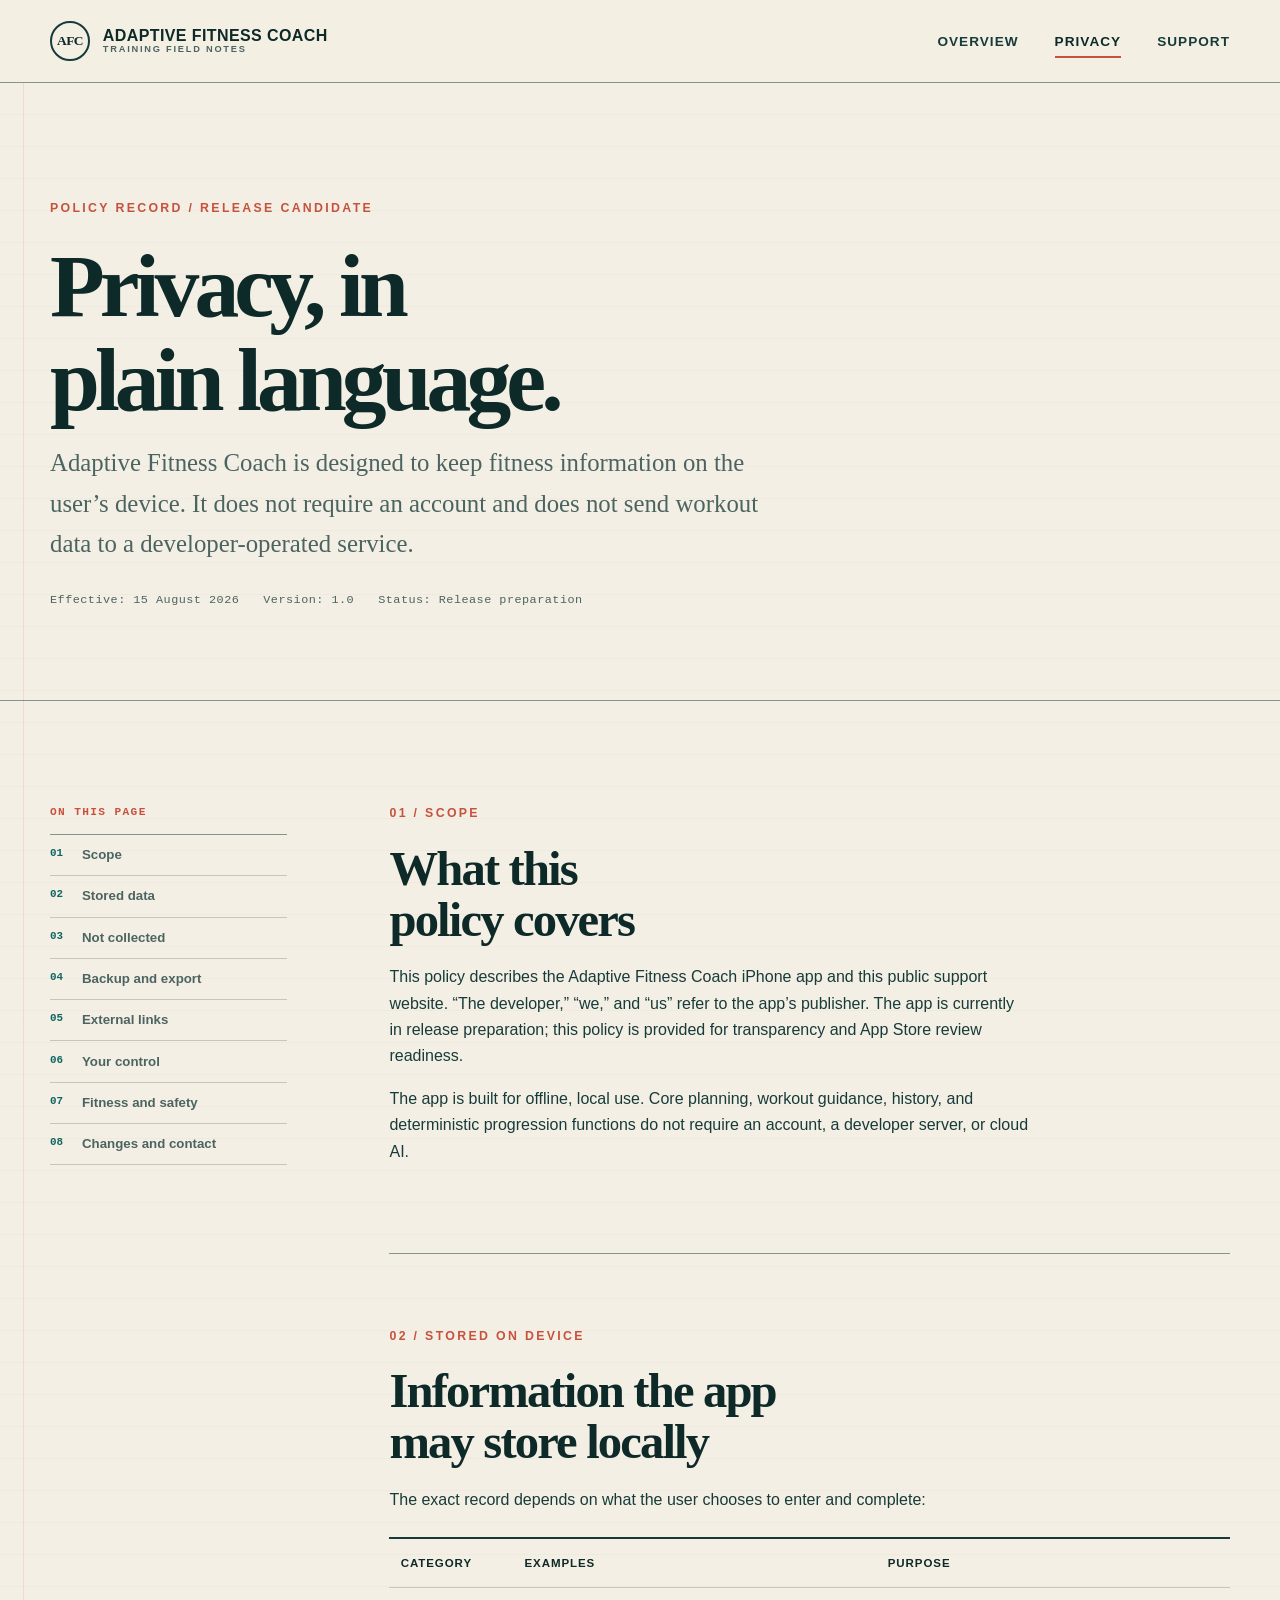
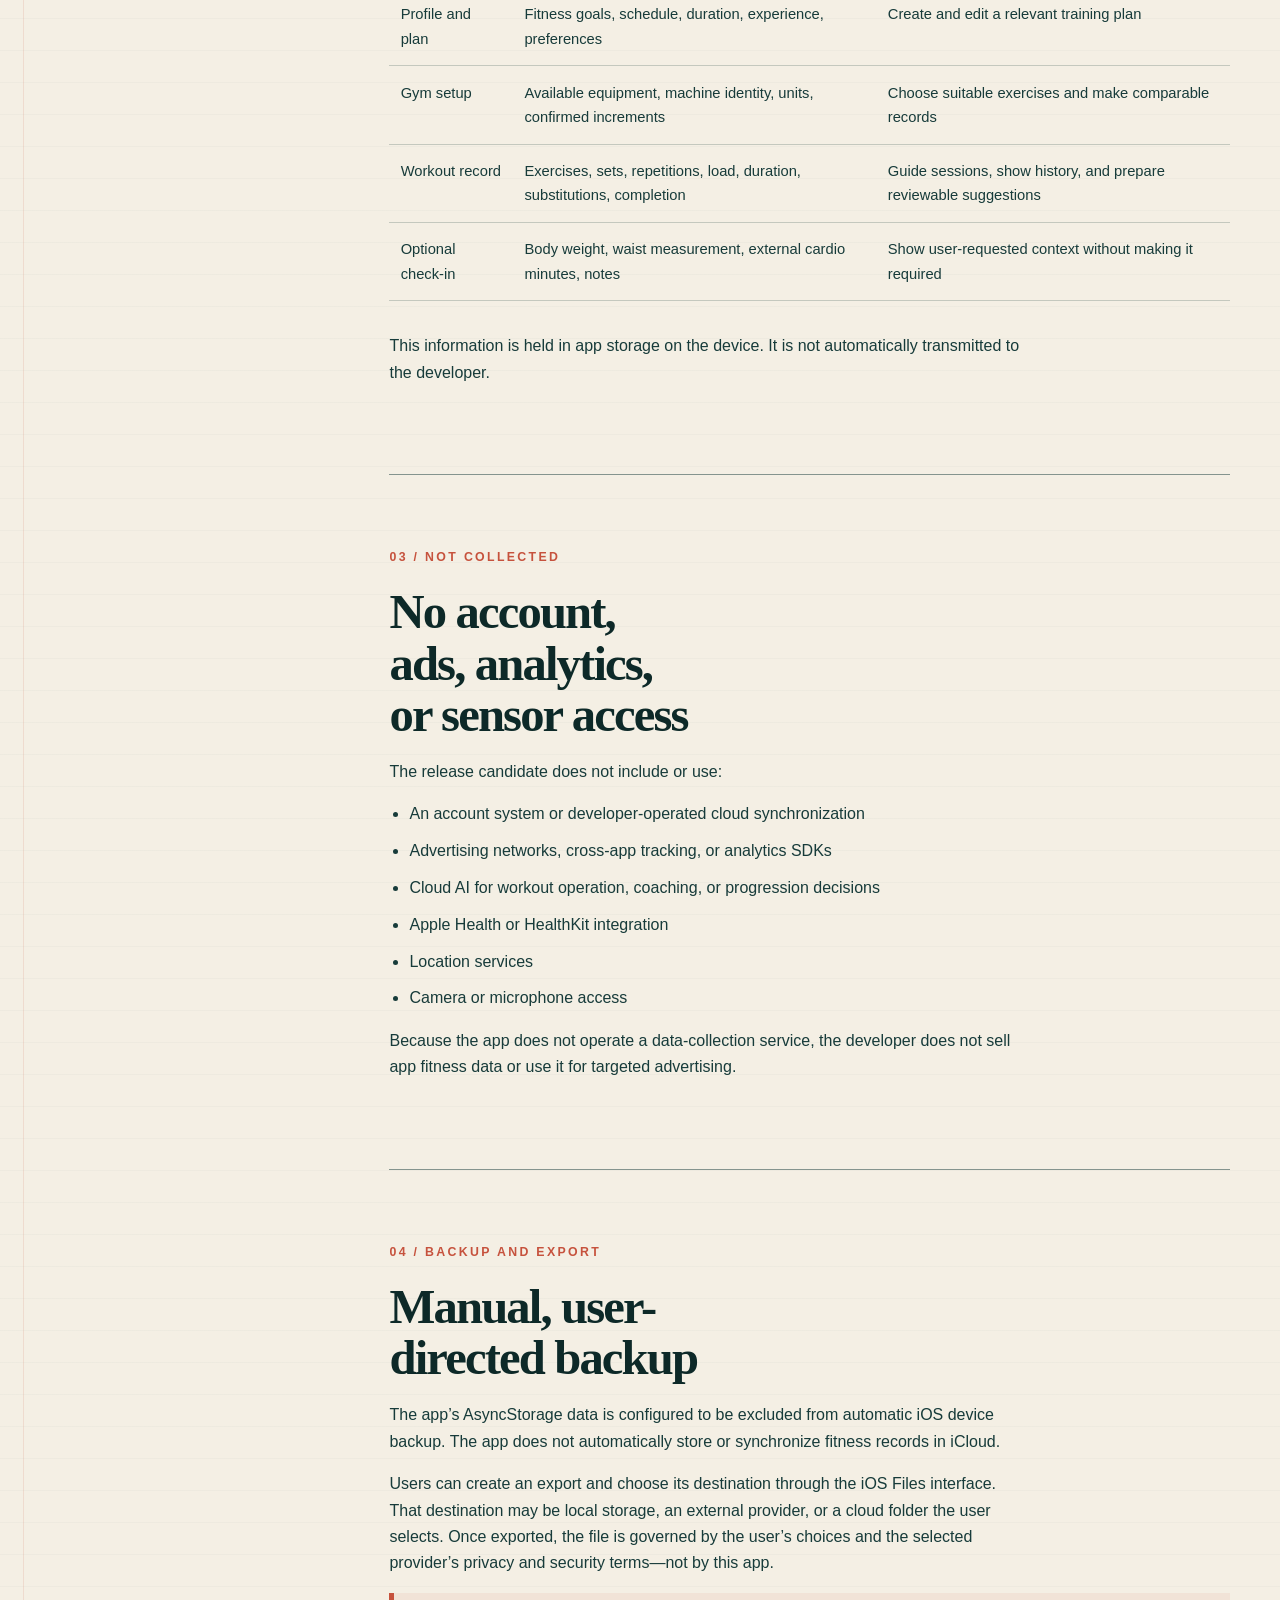
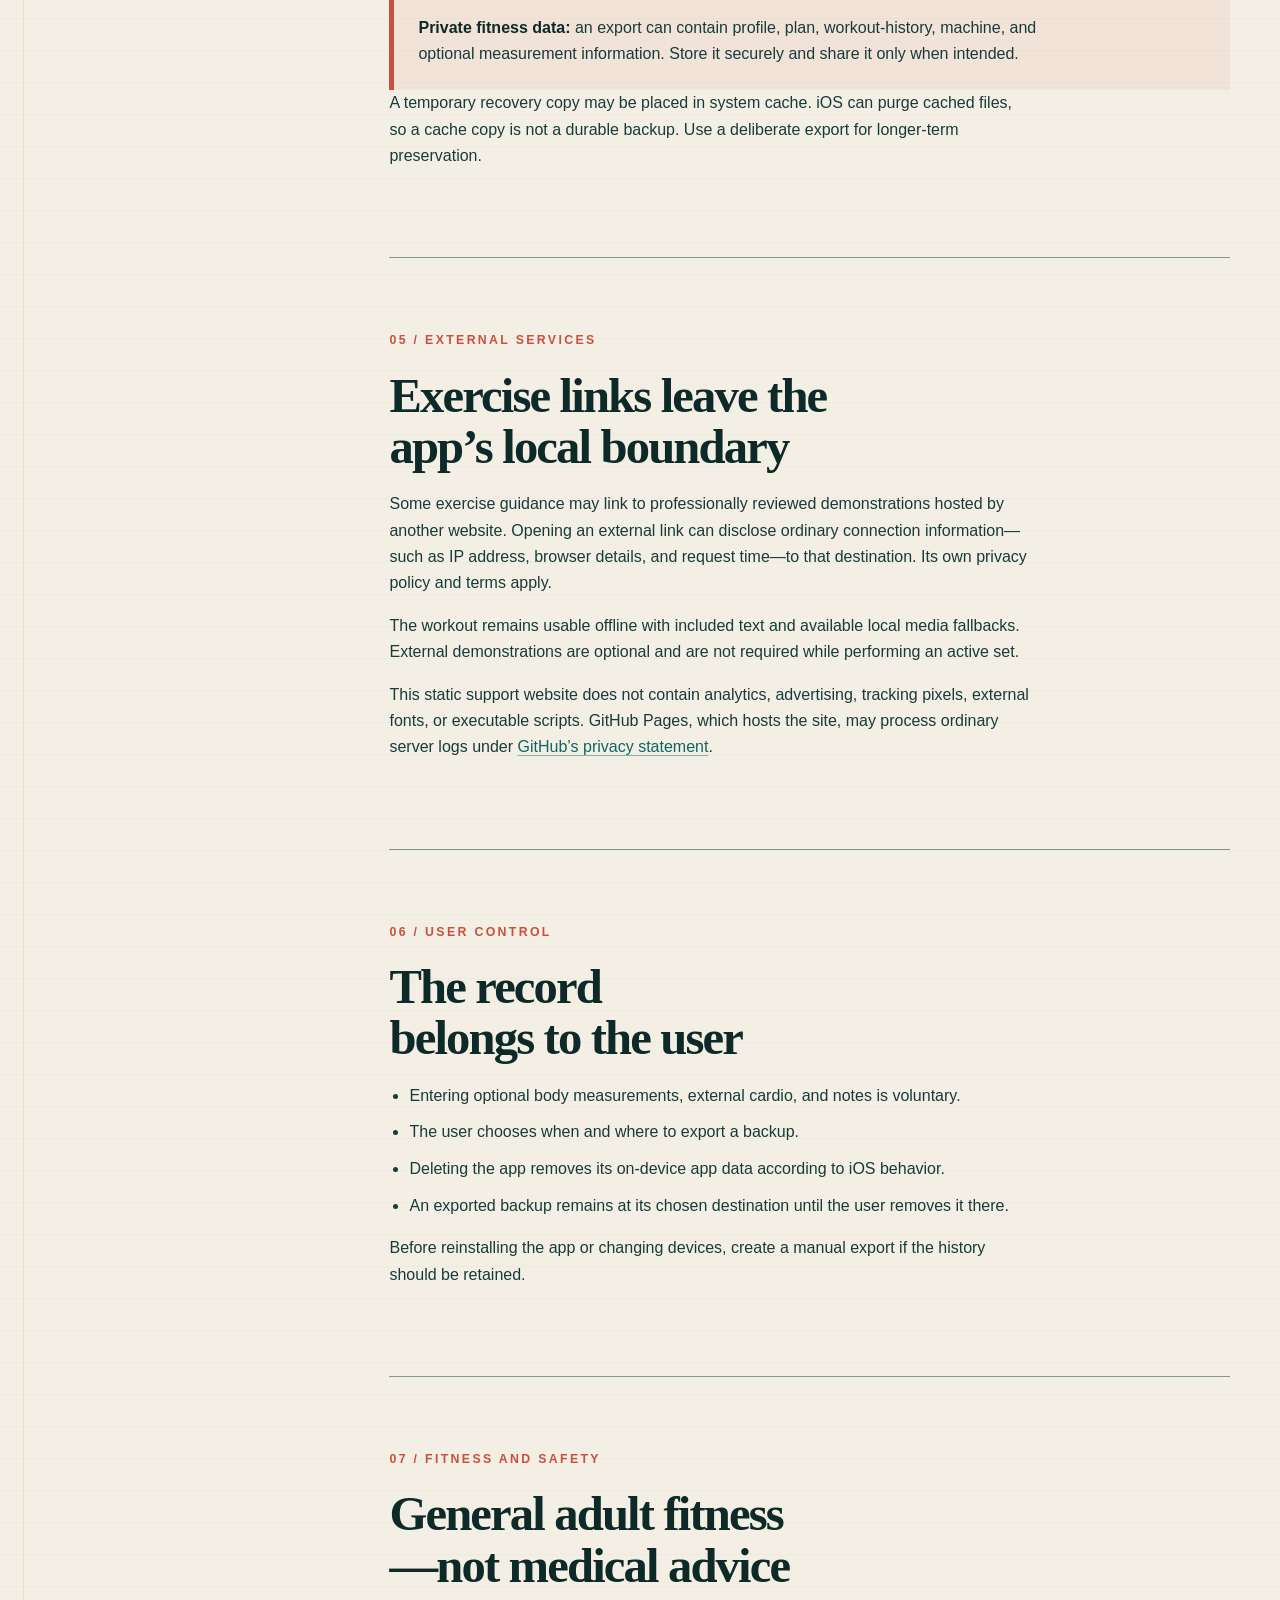
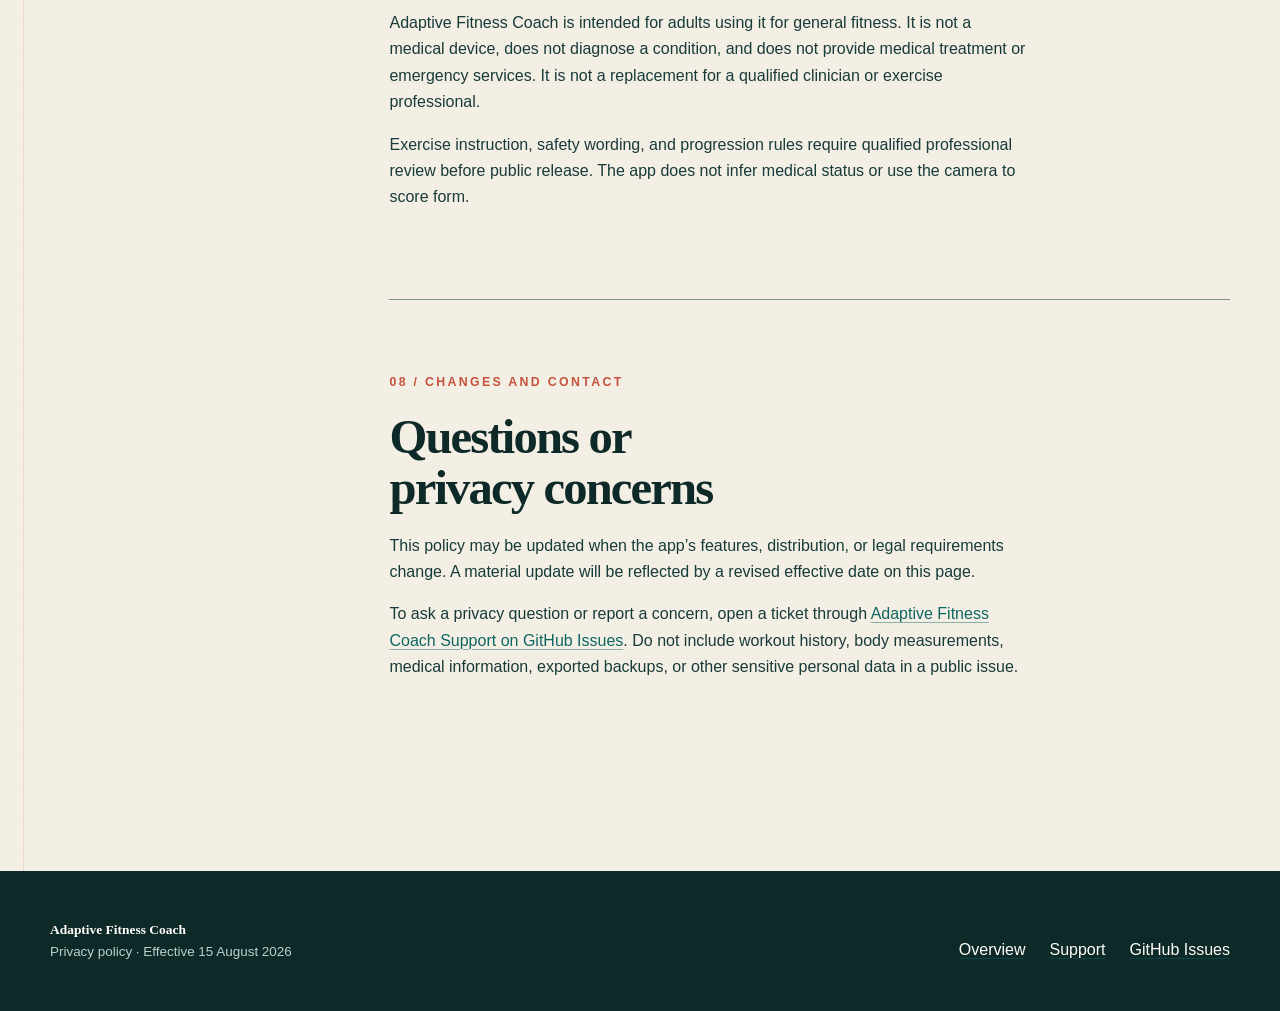
==== privacy.html @ d94a3473 "Publish Adaptive Fitness Coach support site" ====
<!doctype html>
<html lang="en">
  <head>
    <meta charset="utf-8">
    <meta name="viewport" content="width=device-width, initial-scale=1">
    <meta name="theme-color" content="#f4efe4">
    <meta name="description" content="Privacy policy for Adaptive Fitness Coach, an offline-first fitness planning and workout guidance app.">
    <link rel="canonical" href="https://pumclong.github.io/adaptive-fitness-coach-site/privacy.html">
    <link rel="stylesheet" href="./styles.css">
    <title>Privacy Policy · Adaptive Fitness Coach</title>
  </head>
  <body>
    <a class="skip-link" href="#main-content">Skip to content</a>

    <header class="site-header">
      <div class="header-inner">
        <a class="wordmark" href="./" aria-label="Adaptive Fitness Coach home">
          <span class="wordmark-mark" aria-hidden="true">AFC</span>
          <span class="wordmark-copy">
            <span>Adaptive Fitness Coach</span>
            <small>Training field notes</small>
          </span>
        </a>
        <nav class="site-nav" aria-label="Primary navigation">
          <ul>
            <li><a href="./">Overview</a></li>
            <li><a href="./privacy.html" aria-current="page">Privacy</a></li>
            <li><a href="./support.html">Support</a></li>
          </ul>
        </nav>
      </div>
    </header>

    <main id="main-content">
      <header class="page-hero">
        <div class="page-hero-inner">
          <p class="eyebrow">Policy record / Release candidate</p>
          <h1>Privacy, in plain language.</h1>
          <p class="lede">
            Adaptive Fitness Coach is designed to keep fitness information on the user’s device. It does not require an account and does not send workout data to a developer-operated service.
          </p>
          <div class="metadata">
            <span>Effective: 15 August 2026</span>
            <span>Version: 1.0</span>
            <span>Status: Release preparation</span>
          </div>
        </div>
      </header>

      <div class="document">
        <nav class="document-nav" aria-label="Privacy policy sections">
          <p class="nav-title">On this page</p>
          <ol>
            <li><a href="#scope">Scope</a></li>
            <li><a href="#stored">Stored data</a></li>
            <li><a href="#not-collected">Not collected</a></li>
            <li><a href="#backup">Backup and export</a></li>
            <li><a href="#external">External links</a></li>
            <li><a href="#control">Your control</a></li>
            <li><a href="#fitness">Fitness and safety</a></li>
            <li><a href="#changes">Changes and contact</a></li>
          </ol>
        </nav>

        <article class="document-content">
          <section class="document-section" id="scope">
            <p class="eyebrow">01 / Scope</p>
            <h2>What this policy covers</h2>
            <p>
              This policy describes the Adaptive Fitness Coach iPhone app and this public support website. “The developer,” “we,” and “us” refer to the app’s publisher. The app is currently in release preparation; this policy is provided for transparency and App Store review readiness.
            </p>
            <p>
              The app is built for offline, local use. Core planning, workout guidance, history, and deterministic progression functions do not require an account, a developer server, or cloud AI.
            </p>
          </section>

          <section class="document-section" id="stored">
            <p class="eyebrow">02 / Stored on device</p>
            <h2>Information the app may store locally</h2>
            <p>The exact record depends on what the user chooses to enter and complete:</p>
            <table class="data-table">
              <thead>
                <tr>
                  <th scope="col">Category</th>
                  <th scope="col">Examples</th>
                  <th scope="col">Purpose</th>
                </tr>
              </thead>
              <tbody>
                <tr>
                  <td data-label="Category">Profile and plan</td>
                  <td data-label="Examples">Fitness goals, schedule, duration, experience, preferences</td>
                  <td data-label="Purpose">Create and edit a relevant training plan</td>
                </tr>
                <tr>
                  <td data-label="Category">Gym setup</td>
                  <td data-label="Examples">Available equipment, machine identity, units, confirmed increments</td>
                  <td data-label="Purpose">Choose suitable exercises and make comparable records</td>
                </tr>
                <tr>
                  <td data-label="Category">Workout record</td>
                  <td data-label="Examples">Exercises, sets, repetitions, load, duration, substitutions, completion</td>
                  <td data-label="Purpose">Guide sessions, show history, and prepare reviewable suggestions</td>
                </tr>
                <tr>
                  <td data-label="Category">Optional check-in</td>
                  <td data-label="Examples">Body weight, waist measurement, external cardio minutes, notes</td>
                  <td data-label="Purpose">Show user-requested context without making it required</td>
                </tr>
              </tbody>
            </table>
            <p>
              This information is held in app storage on the device. It is not automatically transmitted to the developer.
            </p>
          </section>

          <section class="document-section" id="not-collected">
            <p class="eyebrow">03 / Not collected</p>
            <h2>No account, ads, analytics, or sensor access</h2>
            <p>The release candidate does not include or use:</p>
            <ul>
              <li>An account system or developer-operated cloud synchronization</li>
              <li>Advertising networks, cross-app tracking, or analytics SDKs</li>
              <li>Cloud AI for workout operation, coaching, or progression decisions</li>
              <li>Apple Health or HealthKit integration</li>
              <li>Location services</li>
              <li>Camera or microphone access</li>
            </ul>
            <p>
              Because the app does not operate a data-collection service, the developer does not sell app fitness data or use it for targeted advertising.
            </p>
          </section>

          <section class="document-section" id="backup">
            <p class="eyebrow">04 / Backup and export</p>
            <h2>Manual, user-directed backup</h2>
            <p>
              The app’s AsyncStorage data is configured to be excluded from automatic iOS device backup. The app does not automatically store or synchronize fitness records in iCloud.
            </p>
            <p>
              Users can create an export and choose its destination through the iOS Files interface. That destination may be local storage, an external provider, or a cloud folder the user selects. Once exported, the file is governed by the user’s choices and the selected provider’s privacy and security terms—not by this app.
            </p>
            <div class="notice">
              <p>
                <strong>Private fitness data:</strong> an export can contain profile, plan, workout-history, machine, and optional measurement information. Store it securely and share it only when intended.
              </p>
            </div>
            <p>
              A temporary recovery copy may be placed in system cache. iOS can purge cached files, so a cache copy is not a durable backup. Use a deliberate export for longer-term preservation.
            </p>
          </section>

          <section class="document-section" id="external">
            <p class="eyebrow">05 / External services</p>
            <h2>Exercise links leave the app’s local boundary</h2>
            <p>
              Some exercise guidance may link to professionally reviewed demonstrations hosted by another website. Opening an external link can disclose ordinary connection information—such as IP address, browser details, and request time—to that destination. Its own privacy policy and terms apply.
            </p>
            <p>
              The workout remains usable offline with included text and available local media fallbacks. External demonstrations are optional and are not required while performing an active set.
            </p>
            <p>
              This static support website does not contain analytics, advertising, tracking pixels, external fonts, or executable scripts. GitHub Pages, which hosts the site, may process ordinary server logs under <a href="https://docs.github.com/en/site-policy/privacy-policies/github-general-privacy-statement">GitHub’s privacy statement</a>.
            </p>
          </section>

          <section class="document-section" id="control">
            <p class="eyebrow">06 / User control</p>
            <h2>The record belongs to the user</h2>
            <ul>
              <li>Entering optional body measurements, external cardio, and notes is voluntary.</li>
              <li>The user chooses when and where to export a backup.</li>
              <li>Deleting the app removes its on-device app data according to iOS behavior.</li>
              <li>An exported backup remains at its chosen destination until the user removes it there.</li>
            </ul>
            <p>
              Before reinstalling the app or changing devices, create a manual export if the history should be retained.
            </p>
          </section>

          <section class="document-section" id="fitness">
            <p class="eyebrow">07 / Fitness and safety</p>
            <h2>General adult fitness—not medical advice</h2>
            <p>
              Adaptive Fitness Coach is intended for adults using it for general fitness. It is not a medical device, does not diagnose a condition, and does not provide medical treatment or emergency services. It is not a replacement for a qualified clinician or exercise professional.
            </p>
            <p>
              Exercise instruction, safety wording, and progression rules require qualified professional review before public release. The app does not infer medical status or use the camera to score form.
            </p>
          </section>

          <section class="document-section" id="changes">
            <p class="eyebrow">08 / Changes and contact</p>
            <h2>Questions or privacy concerns</h2>
            <p>
              This policy may be updated when the app’s features, distribution, or legal requirements change. A material update will be reflected by a revised effective date on this page.
            </p>
            <p>
              To ask a privacy question or report a concern, open a ticket through <a href="https://github.com/pumclong/adaptive-fitness-coach-site/issues">Adaptive Fitness Coach Support on GitHub Issues</a>. Do not include workout history, body measurements, medical information, exported backups, or other sensitive personal data in a public issue.
            </p>
          </section>
        </article>
      </div>
    </main>

    <footer class="site-footer">
      <div class="footer-inner">
        <div>
          <p class="footer-mark">Adaptive Fitness Coach</p>
          <p>Privacy policy · Effective 15 August 2026</p>
        </div>
        <nav class="footer-links" aria-label="Footer navigation">
          <a href="./">Overview</a>
          <a href="./support.html">Support</a>
          <a href="https://github.com/pumclong/adaptive-fitness-coach-site/issues">GitHub Issues</a>
        </nav>
      </div>
    </footer>
  </body>
</html>
---- styles.css ----
:root {
  color-scheme: light;
  --paper: #f4efe4;
  --paper-deep: #e8dfce;
  --paper-light: #fffdf7;
  --ink: #173b3a;
  --ink-deep: #0d2928;
  --ink-soft: #4c6461;
  --teal: #0e6662;
  --teal-bright: #16827b;
  --coral: #c6523d;
  --gold: #b58b3d;
  --rule: rgba(23, 59, 58, 0.22);
  --rule-strong: rgba(23, 59, 58, 0.5);
  --shadow: 0 18px 50px rgba(13, 41, 40, 0.1);
  --display: "Iowan Old Style", "Palatino Linotype", Palatino, Georgia, serif;
  --body: "Avenir Next", Avenir, "Segoe UI", Helvetica, sans-serif;
  --mono: "SFMono-Regular", Consolas, "Liberation Mono", monospace;
  --page: min(1180px, calc(100% - 40px));
}

*,
*::before,
*::after {
  box-sizing: border-box;
}

html {
  scroll-behavior: smooth;
  text-size-adjust: 100%;
}

body {
  min-width: 280px;
  margin: 0;
  background:
    linear-gradient(90deg, transparent 0 23px, rgba(198, 82, 61, 0.13) 23px 24px, transparent 24px),
    repeating-linear-gradient(0deg, rgba(23, 59, 58, 0.028) 0 1px, transparent 1px 32px),
    var(--paper);
  color: var(--ink);
  font-family: var(--body);
  font-size: 1rem;
  line-height: 1.65;
  -webkit-font-smoothing: antialiased;
}

img,
svg {
  display: block;
  max-width: 100%;
}

a {
  color: var(--teal);
  text-decoration-color: rgba(14, 102, 98, 0.46);
  text-decoration-thickness: 0.08em;
  text-underline-offset: 0.18em;
}

a:hover {
  color: var(--coral);
  text-decoration-color: currentColor;
}

a:focus-visible,
button:focus-visible {
  outline: 3px solid var(--coral);
  outline-offset: 4px;
}

h1,
h2,
h3,
p,
ul,
ol,
dl,
blockquote {
  margin-top: 0;
}

h1,
h2,
h3 {
  color: var(--ink-deep);
  font-family: var(--display);
  font-weight: 700;
  line-height: 1.05;
  text-wrap: balance;
}

h1 {
  max-width: 13ch;
  margin-bottom: 1.5rem;
  font-size: clamp(3rem, 8vw, 7.4rem);
  letter-spacing: -0.055em;
}

h2 {
  margin-bottom: 1.15rem;
  font-size: clamp(2rem, 4.6vw, 4.15rem);
  letter-spacing: -0.038em;
}

h3 {
  margin-bottom: 0.75rem;
  font-size: clamp(1.35rem, 2.4vw, 2rem);
  letter-spacing: -0.022em;
}

p,
li,
dd {
  max-width: 72ch;
}

strong {
  color: var(--ink-deep);
}

code {
  padding: 0.12rem 0.3rem;
  border: 1px solid var(--rule);
  background: rgba(255, 253, 247, 0.58);
  font-family: var(--mono);
  font-size: 0.88em;
}

.skip-link {
  position: fixed;
  z-index: 100;
  top: 1rem;
  left: 1rem;
  padding: 0.75rem 1rem;
  transform: translateY(-160%);
  background: var(--ink-deep);
  color: var(--paper-light);
  font-weight: 700;
}

.skip-link:focus {
  transform: translateY(0);
}

.site-header {
  position: relative;
  z-index: 10;
  border-bottom: 1px solid var(--rule-strong);
  background: rgba(244, 239, 228, 0.93);
}

.header-inner {
  width: var(--page);
  min-height: 82px;
  margin: 0 auto;
  display: flex;
  align-items: center;
  justify-content: space-between;
  gap: 2rem;
}

.wordmark {
  display: inline-flex;
  align-items: center;
  gap: 0.8rem;
  color: var(--ink-deep);
  font-weight: 800;
  letter-spacing: 0.025em;
  text-decoration: none;
  text-transform: uppercase;
}

.wordmark-mark {
  width: 40px;
  height: 40px;
  display: grid;
  place-items: center;
  border: 2px solid var(--ink);
  border-radius: 50%;
  font-family: var(--display);
  font-size: 0.84rem;
  letter-spacing: -0.04em;
}

.wordmark-copy {
  display: grid;
  line-height: 1.05;
}

.wordmark-copy small {
  color: var(--ink-soft);
  font-size: 0.58rem;
  font-weight: 700;
  letter-spacing: 0.19em;
}

.site-nav ul {
  margin: 0;
  padding: 0;
  display: flex;
  align-items: center;
  gap: clamp(0.75rem, 3vw, 2.25rem);
  list-style: none;
}

.site-nav a {
  padding-block: 0.45rem;
  color: var(--ink);
  font-size: 0.85rem;
  font-weight: 750;
  letter-spacing: 0.075em;
  text-decoration: none;
  text-transform: uppercase;
}

.site-nav a[aria-current="page"] {
  border-bottom: 2px solid var(--coral);
  color: var(--ink-deep);
}

.hero {
  position: relative;
  overflow: hidden;
  border-bottom: 1px solid var(--rule-strong);
}

.hero::after {
  position: absolute;
  right: -9vw;
  bottom: -13vw;
  width: clamp(270px, 38vw, 600px);
  aspect-ratio: 1;
  border: clamp(45px, 7vw, 100px) solid rgba(14, 102, 98, 0.075);
  border-radius: 50%;
  content: "";
  pointer-events: none;
}

.hero-grid {
  position: relative;
  z-index: 1;
  width: var(--page);
  margin: 0 auto;
  padding: clamp(4.25rem, 10vw, 9rem) 0 clamp(4.75rem, 11vw, 9.5rem);
  display: grid;
  grid-template-columns: minmax(0, 1.6fr) minmax(250px, 0.7fr);
  gap: clamp(3rem, 9vw, 9rem);
  align-items: end;
}

.eyebrow {
  margin-bottom: 1.25rem;
  color: var(--coral);
  font-size: 0.77rem;
  font-weight: 800;
  letter-spacing: 0.19em;
  text-transform: uppercase;
}

.hero-deck {
  max-width: 40rem;
  margin-bottom: 2.2rem;
  color: var(--ink-soft);
  font-family: var(--display);
  font-size: clamp(1.25rem, 2.5vw, 1.8rem);
  line-height: 1.38;
}

.button-row {
  display: flex;
  flex-wrap: wrap;
  gap: 0.75rem;
}

.button {
  min-height: 50px;
  padding: 0.75rem 1.25rem;
  display: inline-flex;
  align-items: center;
  justify-content: center;
  border: 2px solid var(--ink);
  background: var(--ink);
  color: var(--paper-light);
  font-size: 0.82rem;
  font-weight: 800;
  letter-spacing: 0.08em;
  text-decoration: none;
  text-transform: uppercase;
  transition: background-color 160ms ease, color 160ms ease, transform 160ms ease;
}

.button:hover {
  transform: translateY(-2px);
  background: var(--coral);
  border-color: var(--coral);
  color: var(--paper-light);
}

.button.secondary {
  background: transparent;
  color: var(--ink);
}

.button.secondary:hover {
  background: var(--ink);
  border-color: var(--ink);
  color: var(--paper-light);
}

.release-note {
  position: relative;
  padding: 1.5rem 0 0 1.5rem;
  border-top: 1px solid var(--rule-strong);
  border-left: 1px solid var(--rule-strong);
}

.release-note::before {
  position: absolute;
  top: -5px;
  left: -5px;
  width: 9px;
  height: 9px;
  border-radius: 50%;
  background: var(--coral);
  content: "";
}

.release-note .label {
  margin-bottom: 0.7rem;
  color: var(--teal);
  font-size: 0.72rem;
  font-weight: 850;
  letter-spacing: 0.16em;
  text-transform: uppercase;
}

.release-note p {
  margin-bottom: 0;
  font-size: 0.95rem;
}

.section {
  padding: clamp(4.5rem, 9vw, 8.5rem) 0;
  border-bottom: 1px solid var(--rule-strong);
}

.section-inner {
  width: var(--page);
  margin: 0 auto;
}

.section-heading {
  display: grid;
  grid-template-columns: minmax(120px, 0.38fr) minmax(0, 1.62fr);
  gap: clamp(2rem, 8vw, 8rem);
  align-items: start;
}

.section-index {
  padding-top: 0.3rem;
  color: var(--coral);
  font-family: var(--mono);
  font-size: 0.77rem;
  font-weight: 700;
  letter-spacing: 0.08em;
}

.section-index::after {
  width: min(100%, 90px);
  height: 1px;
  margin-top: 0.8rem;
  display: block;
  background: var(--rule-strong);
  content: "";
}

.section-intro {
  max-width: 50rem;
  color: var(--ink-soft);
  font-size: 1.1rem;
}

.log-grid {
  margin-top: clamp(2.5rem, 6vw, 5rem);
  display: grid;
  grid-template-columns: repeat(3, minmax(0, 1fr));
  border-top: 1px solid var(--rule-strong);
  border-left: 1px solid var(--rule-strong);
}

.log-card {
  min-height: 260px;
  padding: clamp(1.5rem, 3vw, 2.5rem);
  border-right: 1px solid var(--rule-strong);
  border-bottom: 1px solid var(--rule-strong);
  background: rgba(255, 253, 247, 0.32);
}

.log-card-number {
  margin-bottom: clamp(2rem, 5vw, 4rem);
  color: var(--coral);
  font-family: var(--mono);
  font-size: 0.74rem;
  letter-spacing: 0.1em;
}

.log-card p:last-child {
  margin-bottom: 0;
}

.session-strip {
  display: grid;
  grid-template-columns: 0.8fr 1.1fr 1.7fr 0.75fr;
  background: var(--ink-deep);
  color: var(--paper-light);
}

.session-strip > div {
  min-height: 160px;
  padding: 1.4rem;
  display: flex;
  flex-direction: column;
  justify-content: space-between;
  border-right: 1px solid rgba(255, 253, 247, 0.28);
}

.session-strip > div:last-child {
  border-right: 0;
}

.session-strip small {
  color: #b8cfca;
  font-size: 0.68rem;
  font-weight: 750;
  letter-spacing: 0.14em;
  text-transform: uppercase;
}

.session-strip strong {
  color: var(--paper-light);
  font-family: var(--display);
  font-size: clamp(1.35rem, 3vw, 2.4rem);
  line-height: 1.05;
}

.privacy-panel {
  padding: clamp(2rem, 5vw, 4.5rem);
  display: grid;
  grid-template-columns: minmax(0, 0.9fr) minmax(0, 1.1fr);
  gap: clamp(2.5rem, 7vw, 7rem);
  background: var(--paper-light);
  box-shadow: var(--shadow);
}

.ledger-list {
  margin: 0;
  padding: 0;
  border-top: 1px solid var(--rule-strong);
  list-style: none;
}

.ledger-list li {
  padding: 1rem 0;
  display: grid;
  grid-template-columns: 1.7rem 1fr;
  gap: 0.8rem;
  border-bottom: 1px solid var(--rule);
}

.ledger-list .mark {
  color: var(--teal-bright);
  font-family: var(--mono);
  font-weight: 800;
}

.notice {
  padding: 1.4rem 1.5rem;
  border-left: 5px solid var(--coral);
  background: rgba(198, 82, 61, 0.075);
}

.notice p:last-child {
  margin-bottom: 0;
}

.page-hero {
  padding: clamp(4rem, 9vw, 8rem) 0 clamp(3.25rem, 7vw, 6rem);
  border-bottom: 1px solid var(--rule-strong);
}

.page-hero-inner,
.document,
.footer-inner {
  width: var(--page);
  margin: 0 auto;
}

.page-hero h1 {
  max-width: 12ch;
  margin-bottom: 1rem;
  font-size: clamp(3.2rem, 7vw, 6rem);
}

.page-hero .lede {
  max-width: 47rem;
  margin-bottom: 1.6rem;
  color: var(--ink-soft);
  font-family: var(--display);
  font-size: clamp(1.18rem, 2.2vw, 1.55rem);
}

.metadata {
  display: flex;
  flex-wrap: wrap;
  gap: 0.65rem 1.5rem;
  color: var(--ink-soft);
  font-family: var(--mono);
  font-size: 0.74rem;
  letter-spacing: 0.04em;
}

.document {
  padding: clamp(3.5rem, 8vw, 7rem) 0;
  display: grid;
  grid-template-columns: minmax(180px, 0.44fr) minmax(0, 1.56fr);
  gap: clamp(2rem, 8vw, 8rem);
}

.document-nav {
  position: sticky;
  top: 2rem;
  align-self: start;
}

.document-nav .nav-title {
  margin-bottom: 0.75rem;
  color: var(--coral);
  font-family: var(--mono);
  font-size: 0.7rem;
  font-weight: 800;
  letter-spacing: 0.12em;
  text-transform: uppercase;
}

.document-nav ol {
  margin: 0;
  padding: 0;
  border-top: 1px solid var(--rule-strong);
  list-style: none;
  counter-reset: document-nav;
}

.document-nav li {
  counter-increment: document-nav;
  border-bottom: 1px solid var(--rule);
}

.document-nav a {
  padding: 0.7rem 0;
  display: grid;
  grid-template-columns: 2rem 1fr;
  color: var(--ink-soft);
  font-size: 0.83rem;
  font-weight: 650;
  line-height: 1.35;
  text-decoration: none;
}

.document-nav a::before {
  color: var(--teal);
  content: counter(document-nav, decimal-leading-zero);
  font-family: var(--mono);
  font-size: 0.68rem;
}

.document-nav a:hover {
  color: var(--coral);
}

.document-content {
  min-width: 0;
}

.document-section {
  padding: 0 0 clamp(2.7rem, 6vw, 4.5rem);
  scroll-margin-top: 2rem;
}

.document-section + .document-section {
  padding-top: clamp(2.7rem, 6vw, 4.5rem);
  border-top: 1px solid var(--rule-strong);
}

.document-section h2 {
  max-width: 18ch;
  font-size: clamp(1.8rem, 3.8vw, 3.25rem);
}

.document-section h3 {
  margin-top: 2.25rem;
  font-size: 1.35rem;
}

.document-section ul,
.document-section ol {
  padding-left: 1.25rem;
}

.document-section li + li {
  margin-top: 0.65rem;
}

.data-table {
  width: 100%;
  margin: 1.5rem 0 2rem;
  border-collapse: collapse;
  border-top: 2px solid var(--ink);
  font-size: 0.92rem;
}

.data-table th,
.data-table td {
  padding: 0.9rem 0.7rem;
  border-bottom: 1px solid var(--rule);
  text-align: left;
  vertical-align: top;
}

.data-table th {
  color: var(--ink-deep);
  font-size: 0.72rem;
  letter-spacing: 0.08em;
  text-transform: uppercase;
}

.support-grid {
  display: grid;
  grid-template-columns: repeat(2, minmax(0, 1fr));
  border-top: 1px solid var(--rule-strong);
  border-left: 1px solid var(--rule-strong);
}

.support-card {
  padding: clamp(1.35rem, 3.5vw, 2.4rem);
  border-right: 1px solid var(--rule-strong);
  border-bottom: 1px solid var(--rule-strong);
  background: rgba(255, 253, 247, 0.32);
}

.support-card p:last-child,
.support-card ul:last-child {
  margin-bottom: 0;
}

.issue-box {
  padding: clamp(1.8rem, 4vw, 3rem);
  border: 2px solid var(--ink);
  background: var(--paper-light);
}

.issue-box .button {
  margin-top: 0.5rem;
}

.site-footer {
  padding: 3rem 0;
  background: var(--ink-deep);
  color: #bdd0cc;
}

.footer-inner {
  display: grid;
  grid-template-columns: minmax(0, 1fr) auto;
  gap: 2rem;
  align-items: end;
}

.footer-mark {
  margin-bottom: 0.65rem;
  color: var(--paper-light);
  font-family: var(--display);
  font-size: 1.35rem;
  font-weight: 700;
}

.site-footer p {
  margin: 0;
  font-size: 0.84rem;
}

.footer-links {
  display: flex;
  flex-wrap: wrap;
  justify-content: flex-end;
  gap: 0.65rem 1.5rem;
}

.site-footer a {
  color: var(--paper-light);
}

.error-page {
  min-height: calc(100vh - 82px);
  width: var(--page);
  margin: 0 auto;
  padding: clamp(5rem, 14vw, 10rem) 0;
  display: grid;
  grid-template-columns: minmax(220px, 0.7fr) minmax(0, 1.3fr);
  gap: clamp(2rem, 8vw, 8rem);
  align-items: center;
}

.error-code {
  color: var(--coral);
  font-family: var(--display);
  font-size: clamp(7rem, 23vw, 18rem);
  font-weight: 700;
  letter-spacing: -0.08em;
  line-height: 0.7;
}

.error-page h1 {
  max-width: 9ch;
  font-size: clamp(2.8rem, 6vw, 5rem);
}

@media (max-width: 800px) {
  :root {
    --page: min(100% - 30px, 680px);
  }

  body {
    background:
      linear-gradient(90deg, transparent 0 13px, rgba(198, 82, 61, 0.13) 13px 14px, transparent 14px),
      repeating-linear-gradient(0deg, rgba(23, 59, 58, 0.028) 0 1px, transparent 1px 32px),
      var(--paper);
  }

  .header-inner {
    padding: 0.75rem 0;
    align-items: flex-start;
    flex-direction: column;
    gap: 0.55rem;
  }

  .site-nav {
    width: 100%;
    overflow-x: auto;
  }

  .site-nav ul {
    width: max-content;
  }

  .hero-grid,
  .section-heading,
  .privacy-panel,
  .document,
  .error-page {
    grid-template-columns: 1fr;
  }

  .hero-grid {
    gap: 3.5rem;
  }

  .release-note {
    max-width: 26rem;
  }

  .section-index {
    display: flex;
    align-items: center;
    gap: 1rem;
  }

  .section-index::after {
    width: 70px;
    margin-top: 0;
  }

  .log-grid {
    grid-template-columns: 1fr;
  }

  .log-card {
    min-height: 0;
  }

  .log-card-number {
    margin-bottom: 1.5rem;
  }

  .session-strip {
    grid-template-columns: repeat(2, 1fr);
  }

  .session-strip > div:nth-child(2) {
    border-right: 0;
  }

  .session-strip > div:nth-child(-n + 2) {
    border-bottom: 1px solid rgba(255, 253, 247, 0.28);
  }

  .document-nav {
    position: static;
  }

  .document-nav ol {
    display: grid;
    grid-template-columns: repeat(2, minmax(0, 1fr));
    column-gap: 1rem;
  }

  .footer-inner {
    grid-template-columns: 1fr;
    align-items: start;
  }

  .footer-links {
    justify-content: flex-start;
  }
}

@media (max-width: 520px) {
  .wordmark-copy span {
    font-size: 0.78rem;
  }

  .site-nav a {
    font-size: 0.72rem;
  }

  h1 {
    font-size: clamp(2.75rem, 16vw, 4.25rem);
  }

  .button-row,
  .button {
    width: 100%;
  }

  .session-strip,
  .support-grid,
  .document-nav ol {
    grid-template-columns: 1fr;
  }

  .session-strip > div {
    min-height: 125px;
    border-right: 0;
    border-bottom: 1px solid rgba(255, 253, 247, 0.28);
  }

  .session-strip > div:last-child {
    border-bottom: 0;
  }

  .data-table,
  .data-table tbody,
  .data-table tr,
  .data-table th,
  .data-table td {
    display: block;
  }

  .data-table thead {
    position: absolute;
    width: 1px;
    height: 1px;
    overflow: hidden;
    clip: rect(0 0 0 0);
    white-space: nowrap;
  }

  .data-table tr {
    padding: 0.8rem 0;
    border-bottom: 1px solid var(--rule-strong);
  }

  .data-table td {
    padding: 0.3rem 0;
    border: 0;
  }

  .data-table td::before {
    margin-right: 0.5rem;
    color: var(--ink-soft);
    content: attr(data-label) ":";
    font-size: 0.72rem;
    font-weight: 800;
    letter-spacing: 0.05em;
    text-transform: uppercase;
  }
}

@media (prefers-reduced-motion: reduce) {
  html {
    scroll-behavior: auto;
  }

  *,
  *::before,
  *::after {
    scroll-behavior: auto !important;
    transition-duration: 0.01ms !important;
    animation-duration: 0.01ms !important;
    animation-iteration-count: 1 !important;
  }
}

@media (prefers-contrast: more) {
  :root {
    --rule: rgba(13, 41, 40, 0.62);
    --rule-strong: #0d2928;
  }
}

@media print {
  body {
    background: #fff;
    color: #000;
  }

  .site-header,
  .site-footer,
  .document-nav,
  .button-row {
    display: none;
  }

  .document,
  .page-hero-inner {
    width: 100%;
  }

  .document {
    display: block;
  }

  a {
    color: #000;
  }
}
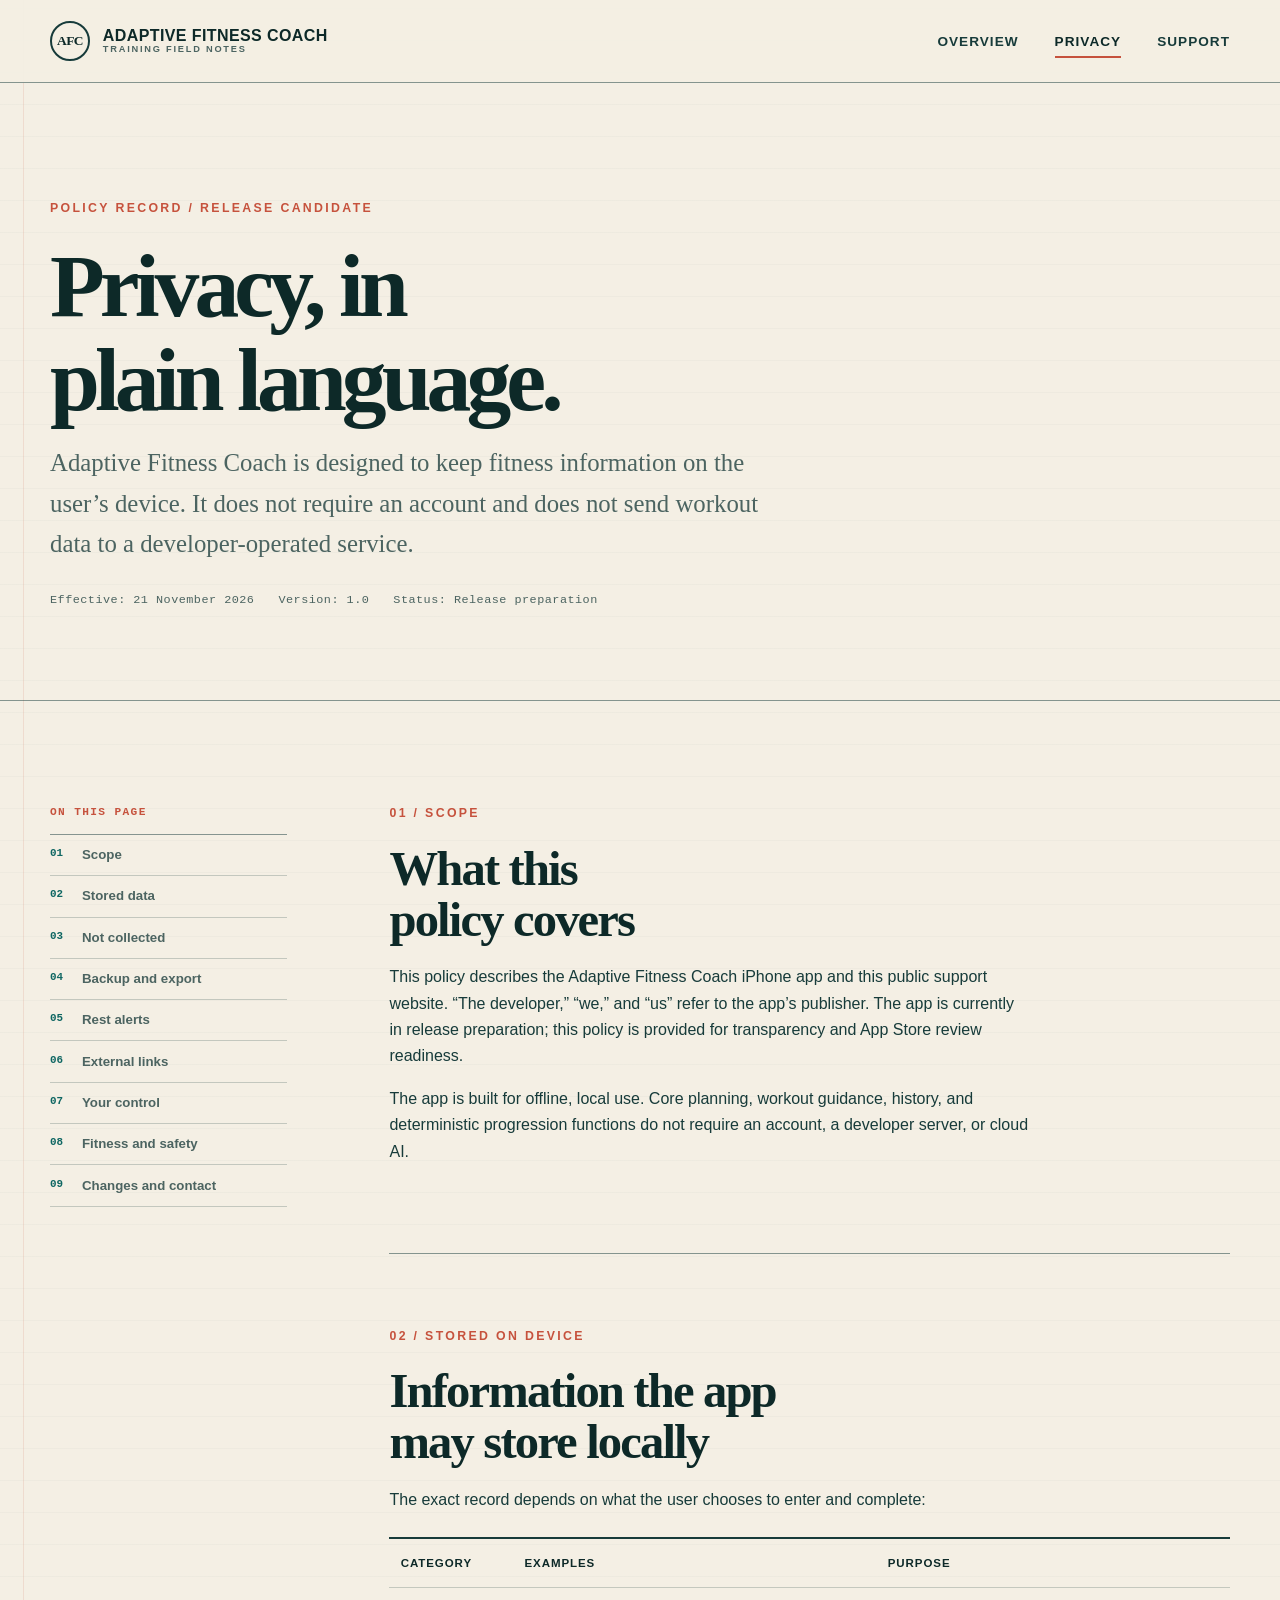
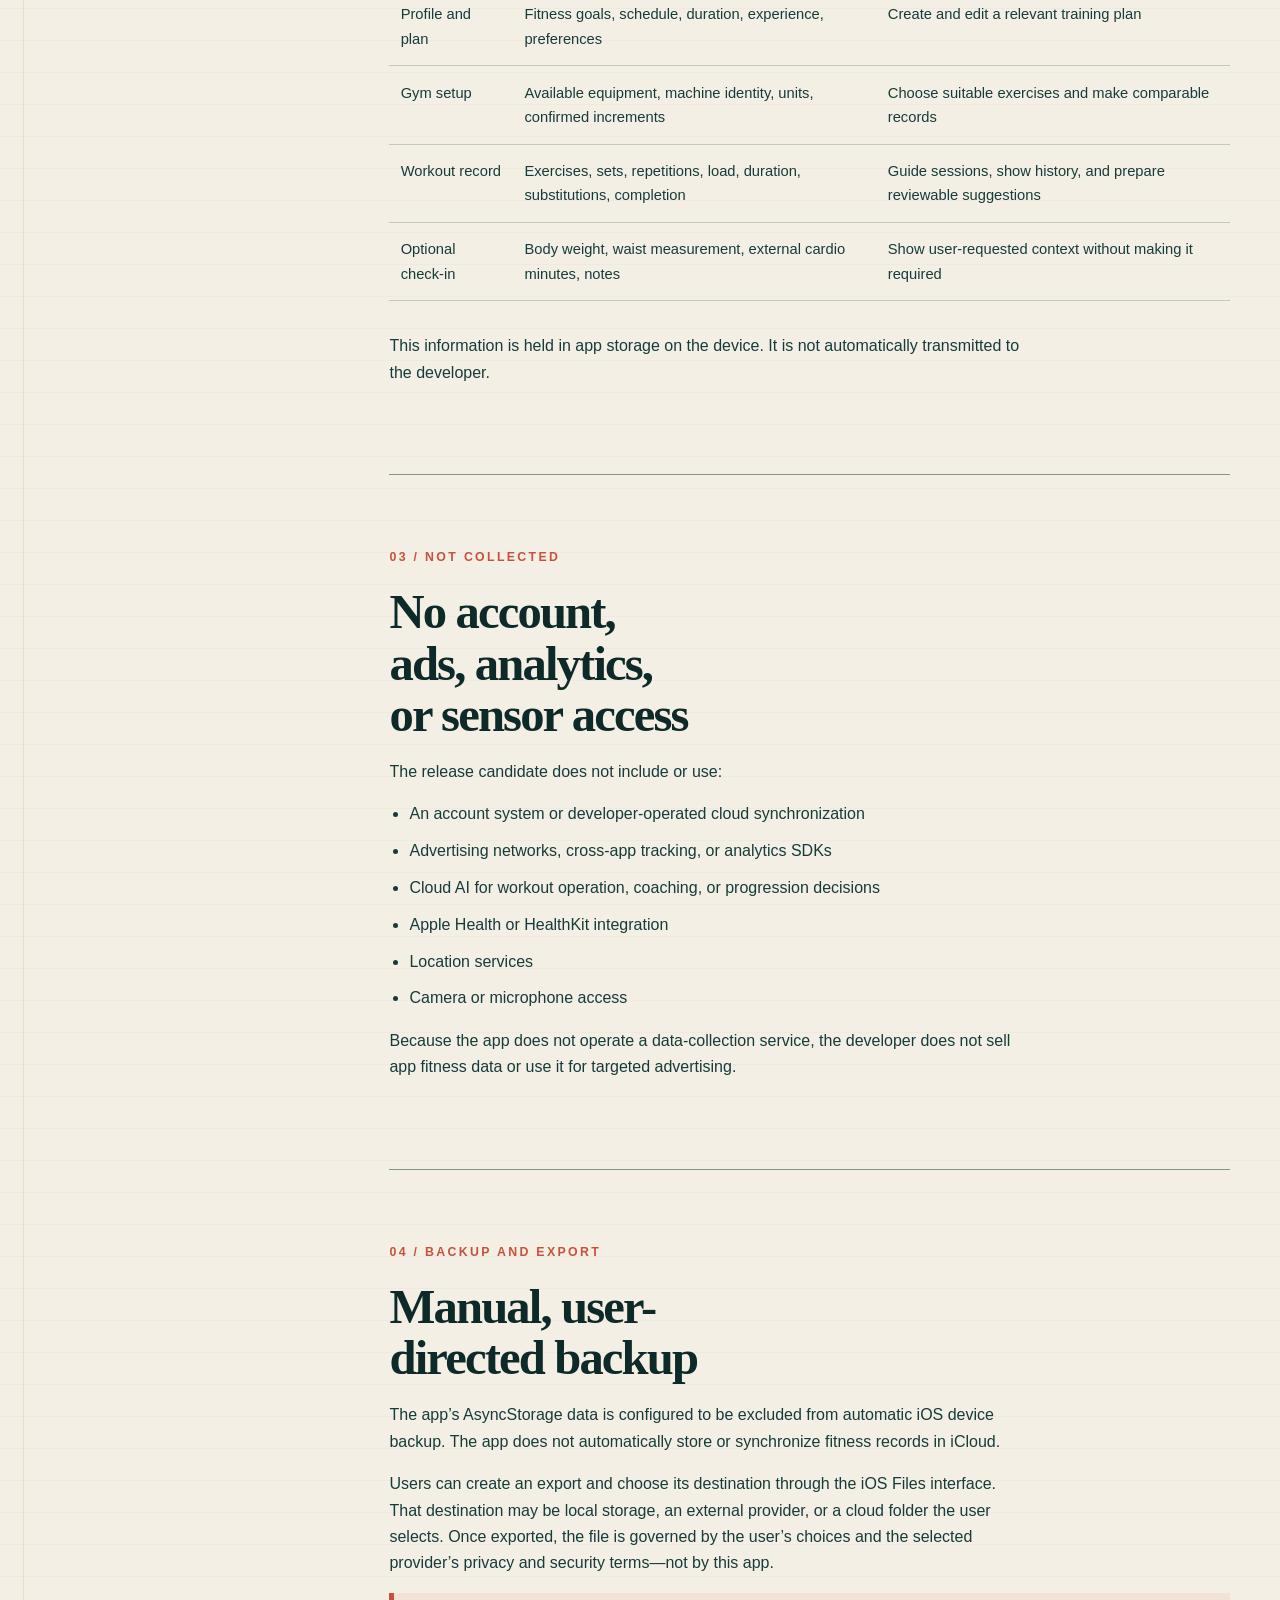
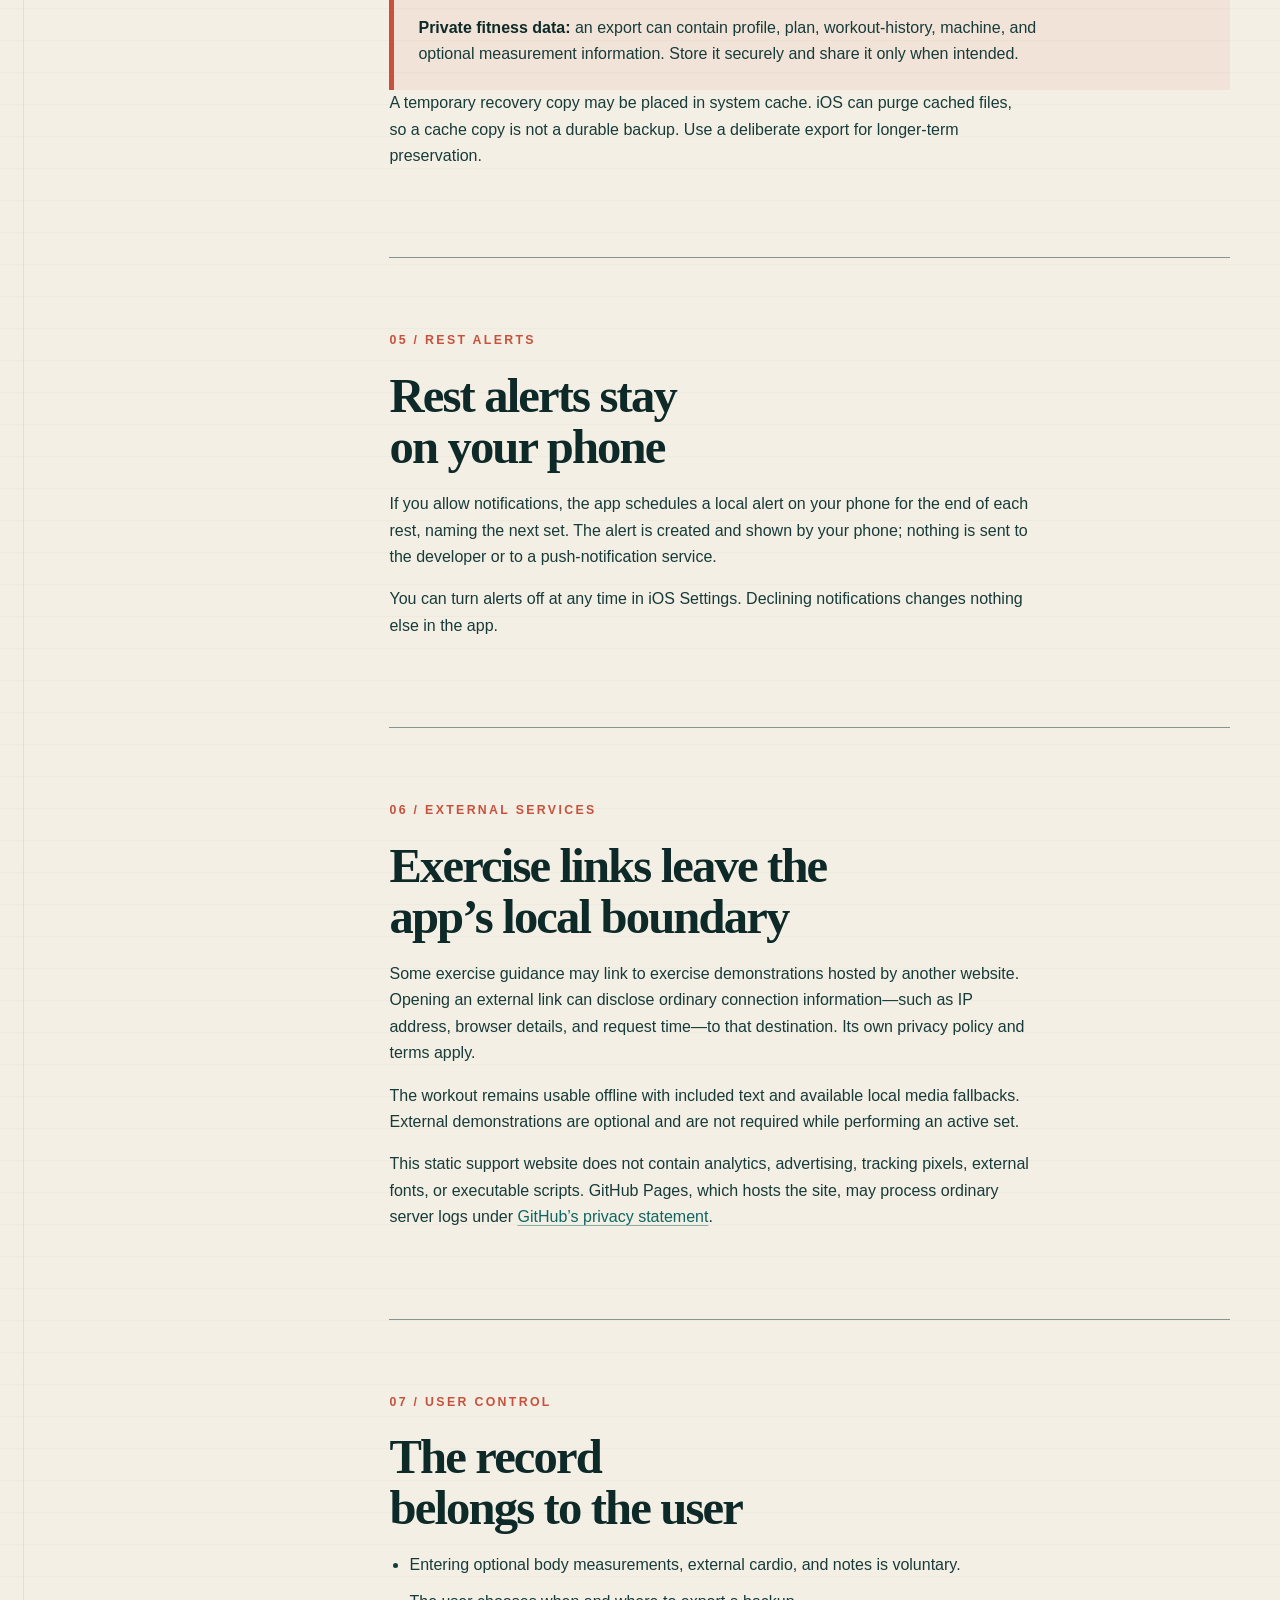
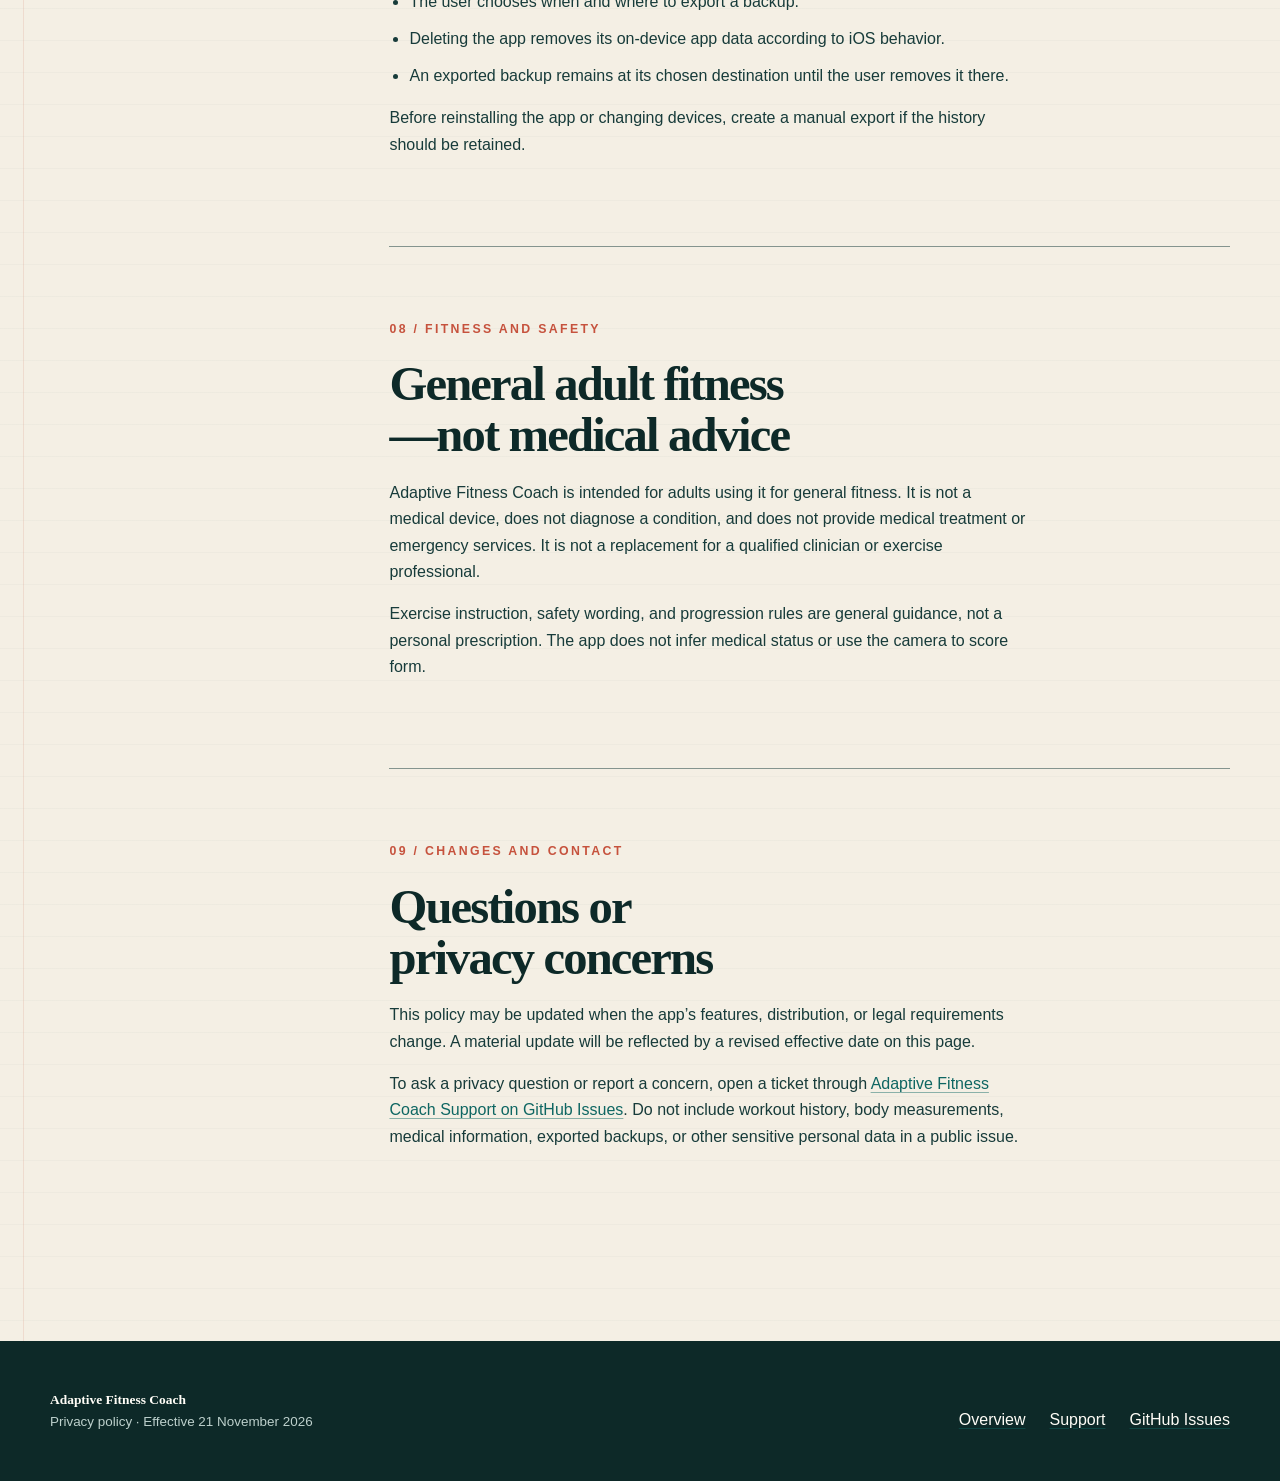
==== commit f95e633c: "Privacy: rest alerts section; general-guidance wording Co-Authored-By: Claude Opus 5.5 <noreply@anth" ====
--- a/privacy.html
+++ b/privacy.html
@@ -40,7 +40,7 @@
             Adaptive Fitness Coach is designed to keep fitness information on the user’s device. It does not require an account and does not send workout data to a developer-operated service.
           </p>
           <div class="metadata">
-            <span>Effective: 15 August 2026</span>
+            <span>Effective: 21 November 2026</span>
             <span>Version: 1.0</span>
             <span>Status: Release preparation</span>
           </div>
@@ -55,6 +55,7 @@
             <li><a href="#stored">Stored data</a></li>
             <li><a href="#not-collected">Not collected</a></li>
             <li><a href="#backup">Backup and export</a></li>
+            <li><a href="#alerts">Rest alerts</a></li>
             <li><a href="#external">External links</a></li>
             <li><a href="#control">Your control</a></li>
             <li><a href="#fitness">Fitness and safety</a></li>
@@ -150,11 +151,22 @@
             </p>
           </section>
 
+          <section class="document-section" id="alerts">
+            <p class="eyebrow">05 / Rest alerts</p>
+            <h2>Rest alerts stay on your phone</h2>
+            <p>
+              If you allow notifications, the app schedules a local alert on your phone for the end of each rest, naming the next set. The alert is created and shown by your phone; nothing is sent to the developer or to a push-notification service.
+            </p>
+            <p>
+              You can turn alerts off at any time in iOS Settings. Declining notifications changes nothing else in the app.
+            </p>
+          </section>
+
           <section class="document-section" id="external">
-            <p class="eyebrow">05 / External services</p>
+            <p class="eyebrow">06 / External services</p>
             <h2>Exercise links leave the app’s local boundary</h2>
             <p>
-              Some exercise guidance may link to professionally reviewed demonstrations hosted by another website. Opening an external link can disclose ordinary connection information—such as IP address, browser details, and request time—to that destination. Its own privacy policy and terms apply.
+              Some exercise guidance may link to exercise demonstrations hosted by another website. Opening an external link can disclose ordinary connection information—such as IP address, browser details, and request time—to that destination. Its own privacy policy and terms apply.
             </p>
             <p>
               The workout remains usable offline with included text and available local media fallbacks. External demonstrations are optional and are not required while performing an active set.
@@ -165,7 +177,7 @@
           </section>
 
           <section class="document-section" id="control">
-            <p class="eyebrow">06 / User control</p>
+            <p class="eyebrow">07 / User control</p>
             <h2>The record belongs to the user</h2>
             <ul>
               <li>Entering optional body measurements, external cardio, and notes is voluntary.</li>
@@ -179,18 +191,18 @@
           </section>
 
           <section class="document-section" id="fitness">
-            <p class="eyebrow">07 / Fitness and safety</p>
+            <p class="eyebrow">08 / Fitness and safety</p>
             <h2>General adult fitness—not medical advice</h2>
             <p>
               Adaptive Fitness Coach is intended for adults using it for general fitness. It is not a medical device, does not diagnose a condition, and does not provide medical treatment or emergency services. It is not a replacement for a qualified clinician or exercise professional.
             </p>
             <p>
-              Exercise instruction, safety wording, and progression rules require qualified professional review before public release. The app does not infer medical status or use the camera to score form.
+              Exercise instruction, safety wording, and progression rules are general guidance, not a personal prescription. The app does not infer medical status or use the camera to score form.
             </p>
           </section>
 
           <section class="document-section" id="changes">
-            <p class="eyebrow">08 / Changes and contact</p>
+            <p class="eyebrow">09 / Changes and contact</p>
             <h2>Questions or privacy concerns</h2>
             <p>
               This policy may be updated when the app’s features, distribution, or legal requirements change. A material update will be reflected by a revised effective date on this page.
@@ -207,7 +219,7 @@
       <div class="footer-inner">
         <div>
           <p class="footer-mark">Adaptive Fitness Coach</p>
-          <p>Privacy policy · Effective 15 August 2026</p>
+          <p>Privacy policy · Effective 21 November 2026</p>
         </div>
         <nav class="footer-links" aria-label="Footer navigation">
           <a href="./">Overview</a>
